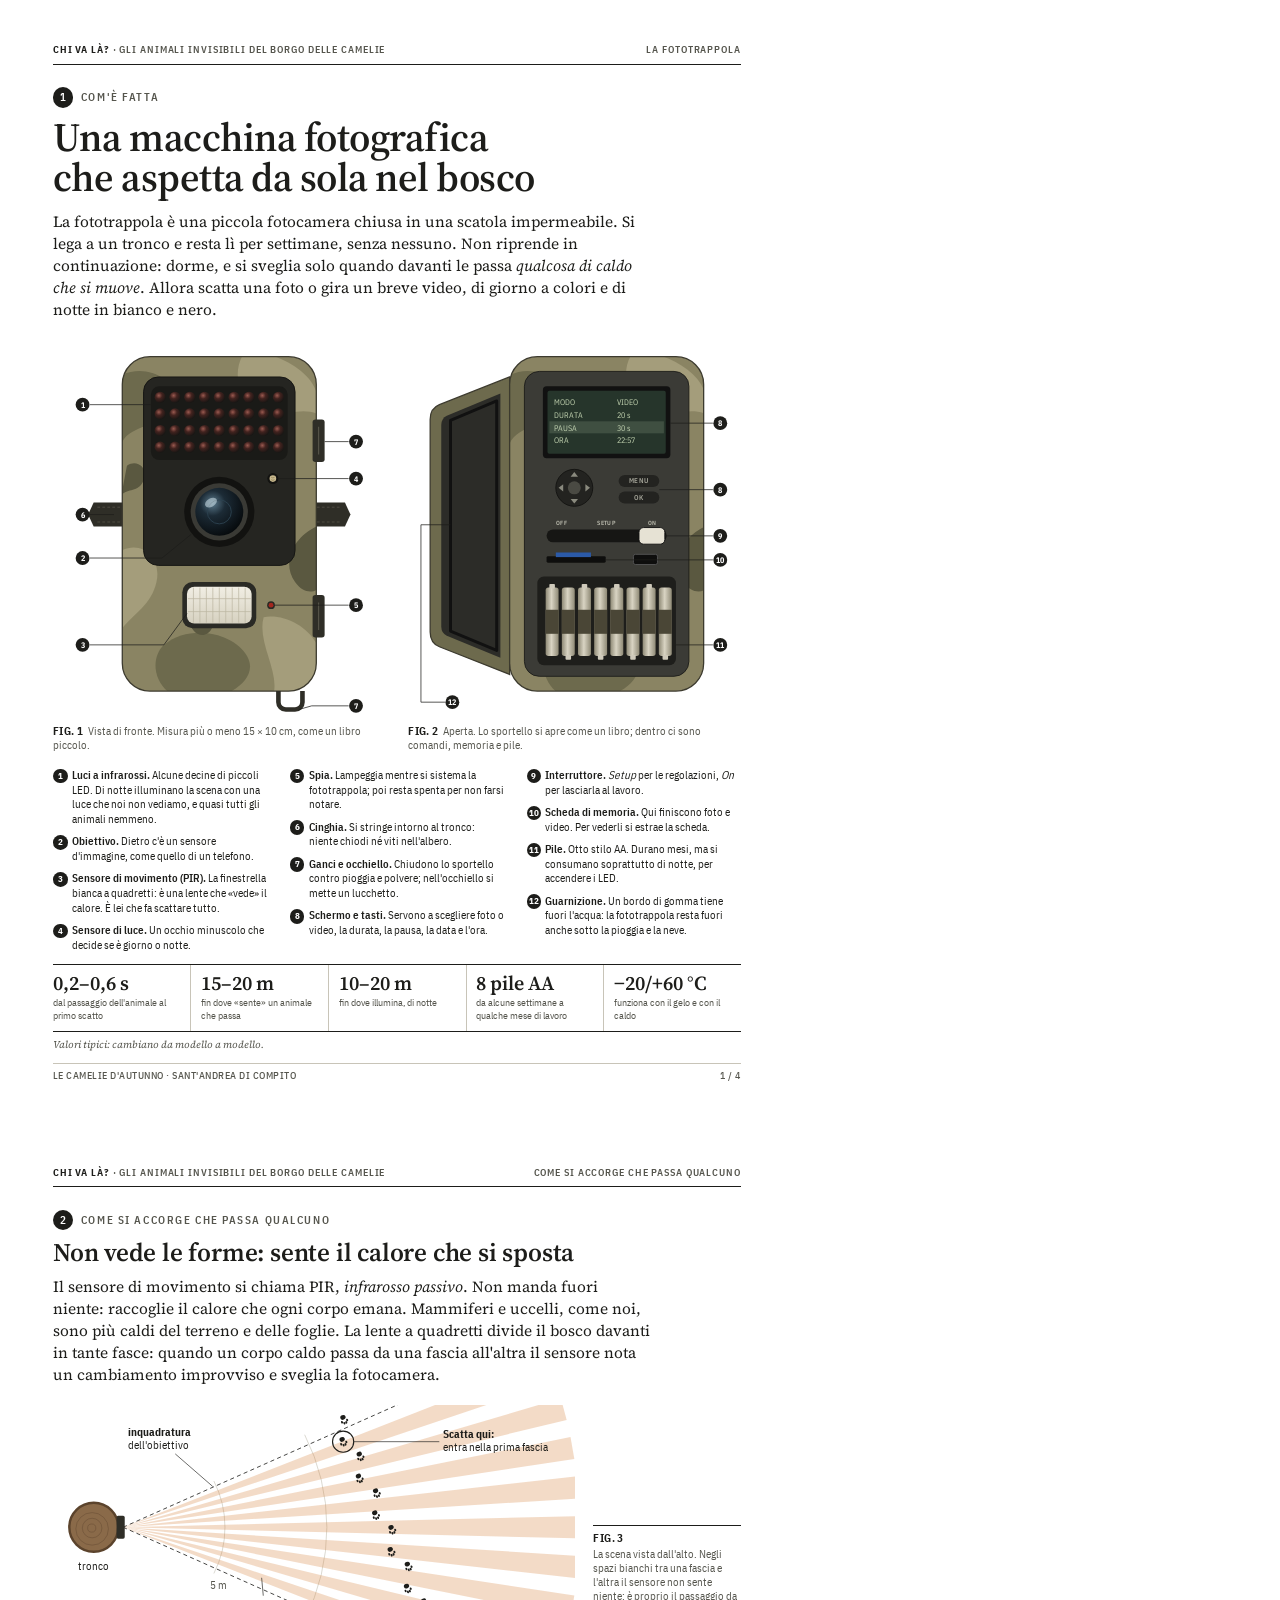
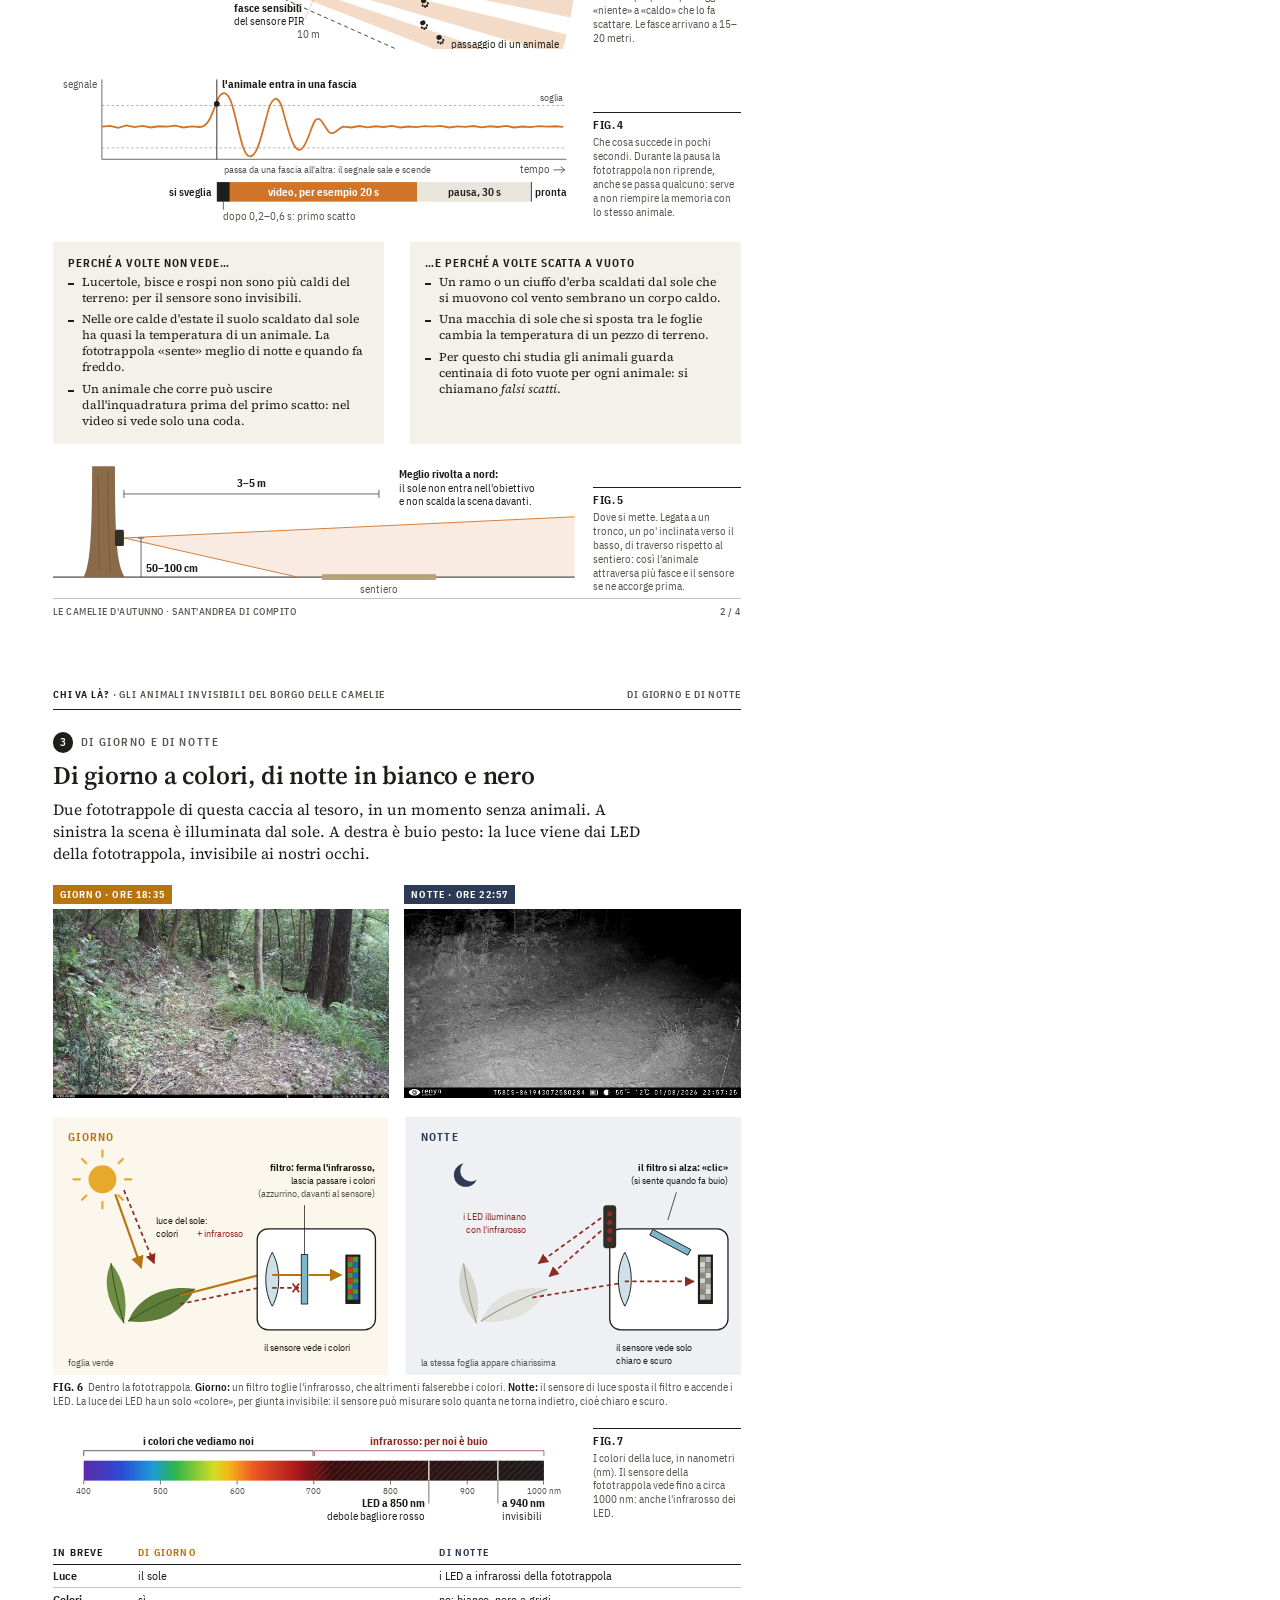
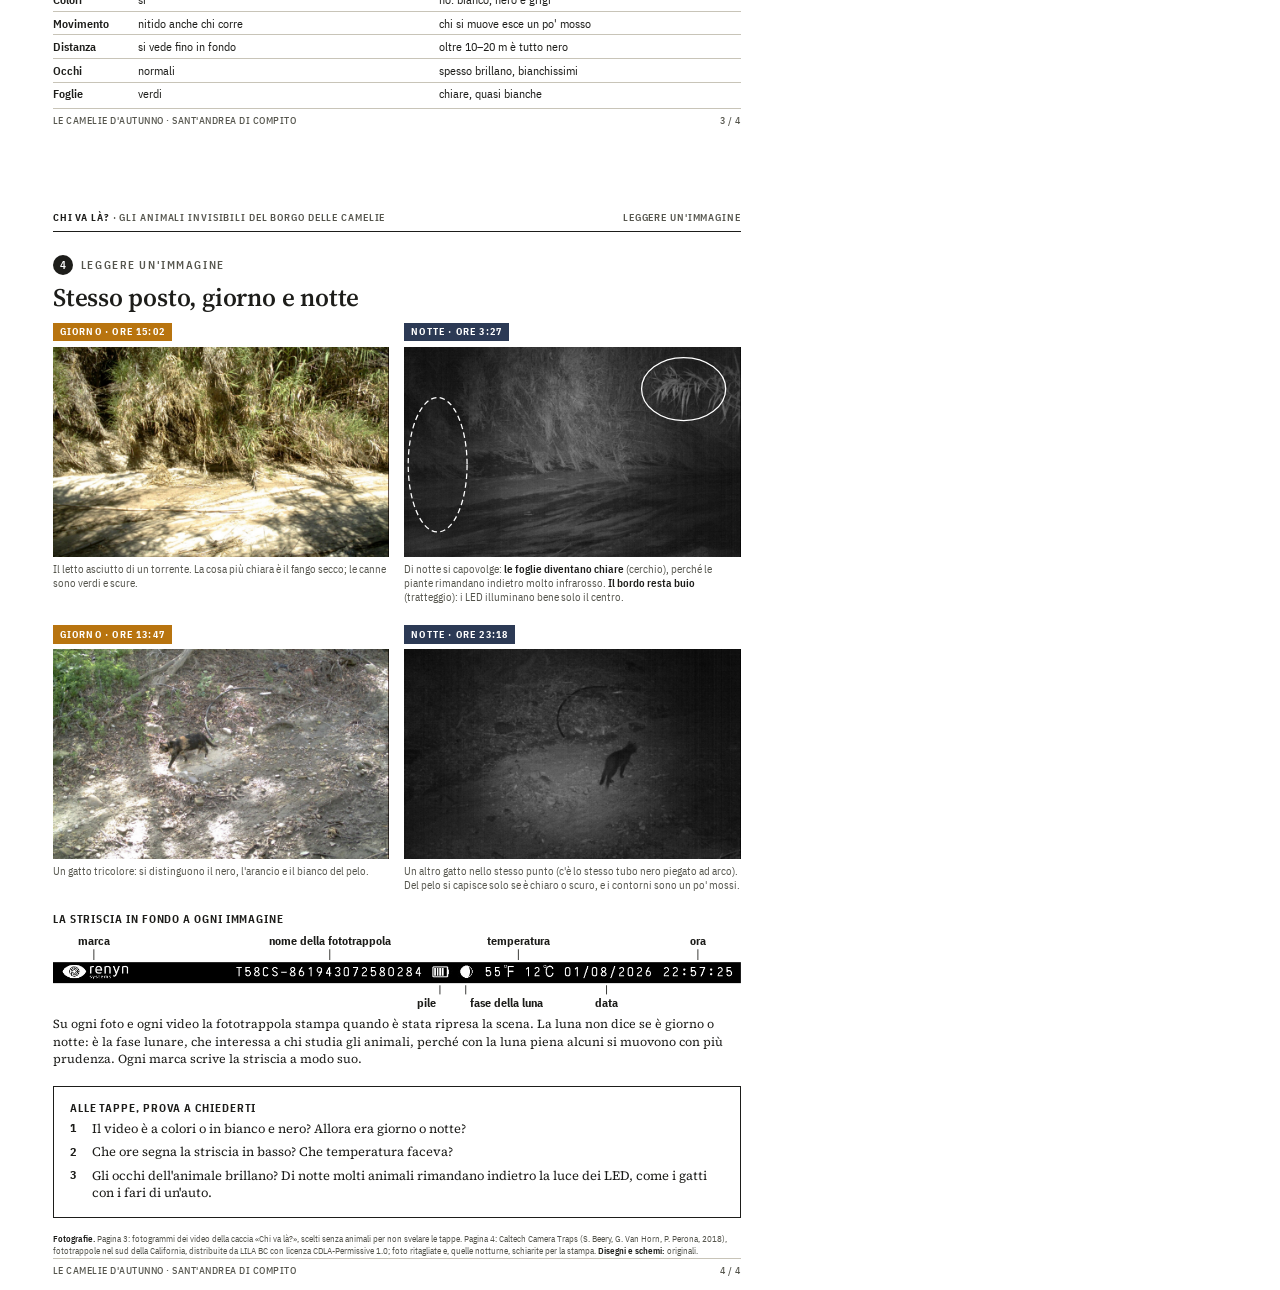
==== stampa/fototrappola.html @ a2d99e50 "Scheda da stampare: com'è fatta una fototrappola, giorno e notte Co-Authored-By: Claude Opus 5.5 <no" ====
<!DOCTYPE html>
<html lang="it">
<head>
<meta charset="utf-8">
<title>Com'è fatta una fototrappola</title>
<link rel="stylesheet" href="font/fonts.css">
<style>
  @page { size: A4; margin: 0; }
  :root {
    --ink: #1d1d1a;
    --soft: #55554d;
    --rule: #c8c4b8;
    --tint: #f3f1ea;
    --day: #b8740f;
    --night: #2c3a55;
    --ir: #8e2a21;
    --heat: #d0742a;
    --serif: 'Source Serif 4', Georgia, serif;
    --sans: 'IBM Plex Sans Condensed', 'Arial Narrow', Arial, sans-serif;
    --mono: 'IBM Plex Mono', monospace;
  }
  * { box-sizing: border-box; margin: 0; padding: 0; }
  html { -webkit-print-color-adjust: exact; print-color-adjust: exact; }
  body { background: #fff; color: var(--ink); font: 400 10.2pt/1.42 var(--serif); font-optical-sizing: auto; }

  .page {
    width: 210mm; height: 297mm; padding: 12mm 14mm 11mm;
    position: relative; overflow: hidden; page-break-after: always;
    display: flex; flex-direction: column;
  }
  .page:last-child { page-break-after: auto; }
  .testa, .piede {
    display: flex; justify-content: space-between; align-items: baseline;
    font: 600 7.4pt/1 var(--sans); letter-spacing: .09em; text-transform: uppercase; color: var(--soft);
  }
  .testa { border-bottom: .6pt solid var(--ink); padding-bottom: 2.2mm; margin-bottom: 6mm; }
  .piede { margin-top: auto; border-top: .4pt solid var(--rule); padding-top: 2mm; font-weight: 500; letter-spacing: .05em; }
  .testa b { color: var(--ink); font-weight: 700; }

  .occhiello { font: 600 8.4pt/1 var(--sans); letter-spacing: .14em; text-transform: uppercase; color: var(--soft); margin-bottom: 2.4mm; }
  .occhiello span { display: inline-block; min-width: 5.4mm; height: 5.4mm; line-height: 5.4mm; text-align: center; border-radius: 50%; background: var(--ink); color: #fff; letter-spacing: 0; margin-right: 2mm; }
  h1 { font: 600 30pt/1.02 var(--serif); letter-spacing: -.012em; margin-bottom: 3.5mm; }
  h2 { font: 600 19pt/1.08 var(--serif); letter-spacing: -.008em; margin-bottom: 2.6mm; }
  h3 { font: 700 8.6pt/1.2 var(--sans); letter-spacing: .08em; text-transform: uppercase; margin-bottom: 1.4mm; }
  .attacco { font-size: 11.6pt; line-height: 1.42; max-width: 158mm; }
  .attacco em { font-style: italic; }
  p + p { margin-top: 1.6mm; }

  figure { margin: 0; }
  figcaption { font: 400 7.9pt/1.32 var(--sans); color: var(--soft); margin-top: 1.6mm; }
  figcaption b { color: var(--ink); font-weight: 600; }
  .fig-n { font-weight: 700; color: var(--ink); letter-spacing: .04em; margin-right: 1.2mm; }
  svg { display: block; width: 100%; height: auto; }
  svg text { font-family: var(--sans); }

  /* pagina 1 */
  .disegni { display: grid; grid-template-columns: 1fr 1fr; gap: 6mm; margin-top: 5mm; }
  .legenda { columns: 3; column-gap: 6mm; margin-top: 4mm; font: 400 8.5pt/1.3 var(--sans); }
  .legenda li { list-style: none; break-inside: avoid; display: grid; grid-template-columns: 5mm 1fr; margin-bottom: 2mm; }
  .legenda li::before { content: attr(data-n); display: block; width: 3.9mm; height: 3.9mm; border-radius: 50%; background: var(--ink); color: #fff; font: 700 6.6pt/3.9mm var(--sans); text-align: center; margin-top: .2mm; }
  .legenda b { font-weight: 600; }
  .numeri { display: grid; grid-template-columns: repeat(5, 1fr); border-top: .6pt solid var(--ink); border-bottom: .6pt solid var(--ink); margin-top: 3mm; }
  .numeri div { padding: 2.2mm 2.6mm 2.4mm; border-left: .4pt solid var(--rule); }
  .numeri div:first-child { border-left: 0; padding-left: 0; }
  .numeri strong { display: block; font: 600 15pt/1.05 var(--serif); }
  .numeri span { display: block; font: 400 7.6pt/1.25 var(--sans); color: var(--soft); margin-top: .8mm; }
  .nota-num { font: italic 7.6pt/1.3 var(--serif); color: var(--soft); margin-top: 1.4mm; }

  /* pagina 2 */
  .due { display: grid; grid-template-columns: 1fr 1fr; gap: 7mm; }
  .riquadro { background: var(--tint); padding: 3.6mm 4mm 3.8mm; }
  .riquadro ul { list-style: none; font-size: 9pt; line-height: 1.33; }
  .riquadro li { padding-left: 3.6mm; position: relative; }
  .riquadro li + li { margin-top: 1.5mm; }
  .riquadro li::before { content: ""; position: absolute; left: 0; top: 2.1mm; width: 1.5mm; height: .5mm; background: var(--ink); }
  .blocco { margin-top: 5mm; }
  .fig-lato { display: grid; grid-template-columns: 1fr 39mm; gap: 5mm; align-items: end; }
  .fig-lato figcaption { margin-top: 0; padding-bottom: 1mm; border-top: .6pt solid var(--ink); padding-top: 1.6mm; }
  .fig-lato figcaption .fig-n { display: block; margin-bottom: .8mm; }

  /* pagina 3 */
  .coppia { display: grid; grid-template-columns: 1fr 1fr; gap: 4mm; }
  .coppia img { display: block; width: 100%; height: auto; }
  .etichetta { display: inline-block; font: 700 7.4pt/1 var(--sans); letter-spacing: .12em; text-transform: uppercase; padding: 1.1mm 1.8mm; color: #fff; margin-bottom: 1.4mm; }
  .et-giorno { background: var(--day); }
  .et-notte { background: var(--night); }
  table.confronto { width: 100%; border-collapse: collapse; font: 400 8.7pt/1.3 var(--sans); }
  .confronto th, .confronto td { text-align: left; vertical-align: top; padding: 1mm 2.4mm 1mm 0; border-bottom: .4pt solid var(--rule); }
  .confronto thead th { font: 700 7.6pt/1 var(--sans); letter-spacing: .12em; text-transform: uppercase; border-bottom: .8pt solid var(--ink); padding-bottom: 1.6mm; }
  .confronto thead th.g { color: var(--day); }
  .confronto thead th.n { color: var(--night); }
  .confronto tbody th { font-weight: 600; width: 22mm; }
  .confronto tbody tr:last-child > * { border-bottom: 0; }
  .confronto td { width: 78mm; }

  /* pagina 4 */
  .foto-nota { position: relative; }
  .foto-nota img { display: block; width: 100%; height: auto; }
  .foto-nota svg { position: absolute; inset: 0; width: 100%; height: 100%; }
  .coppia figcaption { min-height: 0; }
  .prova { border: .8pt solid var(--ink); padding: 3.6mm 4.2mm 4mm; }
  .prova ol { list-style: none; counter-reset: q; font-size: 9.6pt; line-height: 1.36; }
  .prova li { counter-increment: q; padding-left: 6mm; position: relative; }
  .prova li + li { margin-top: 1.6mm; }
  .prova li::before { content: counter(q); position: absolute; left: 0; top: .1mm; font: 700 9pt/1.3 var(--sans); }
  .crediti { font: 400 6.9pt/1.35 var(--sans); color: var(--soft); margin-top: 4mm; }
  .crediti b { color: var(--ink); font-weight: 600; }
</style>
</head>
<body>

<!-- ============================ PAGINA 1 ============================ -->
<section class="page">
  <div class="testa"><span><b>Chi va là?</b> · Gli animali invisibili del Borgo delle Camelie</span><span>La fototrappola</span></div>

  <div class="occhiello"><span>1</span>Com'è fatta</div>
  <h1>Una macchina fotografica<br>che aspetta da sola nel bosco</h1>
  <p class="attacco">La fototrappola è una piccola fotocamera chiusa in una scatola impermeabile. Si lega a un tronco e resta lì per settimane, senza nessuno. Non riprende in continuazione: dorme, e si sveglia solo quando davanti le passa <em>qualcosa di caldo che si muove</em>. Allora scatta una foto o gira un breve video, di giorno a colori e di notte in bianco e nero.</p>

  <div class="disegni">
    <figure>
      <svg viewBox="0 0 360 410" aria-label="Fototrappola vista di fronte">
        <defs>
          <clipPath id="scocca"><rect x="75" y="18" width="210" height="362" rx="30"/></clipPath>
          <radialGradient id="led" cx=".38" cy=".34" r=".7">
            <stop offset="0" stop-color="#9a5a50"/><stop offset=".42" stop-color="#43231f"/><stop offset="1" stop-color="#161513"/>
          </radialGradient>
          <radialGradient id="vetro" cx=".36" cy=".32" r=".75">
            <stop offset="0" stop-color="#5b7a8c"/><stop offset=".35" stop-color="#1c2b36"/><stop offset="1" stop-color="#05080a"/>
          </radialGradient>
          <linearGradient id="pir" x1="0" y1="0" x2="0" y2="1">
            <stop offset="0" stop-color="#f1eee4"/><stop offset="1" stop-color="#d6d1c0"/>
          </linearGradient>
        </defs>

        <!-- cinghia dietro la scocca -->
        <path d="M44 176 h272 l6 13 l-6 13 h-272 l-6 -13z" fill="#2f2e27"/>
        <path d="M48 181 h264 M48 197 h264" stroke="#57554a" stroke-width=".8" stroke-dasharray="3 2.4"/>

        <!-- scocca mimetica -->
        <g clip-path="url(#scocca)">
          <rect x="75" y="18" width="210" height="362" fill="#8a8463"/>
          <path d="M70 40 C100 22 140 44 128 72 C118 96 84 90 74 112 Z" fill="#6d6a4d"/>
          <path d="M210 10 C250 16 296 40 286 80 C262 70 238 92 214 70 C196 52 196 26 210 10Z" fill="#a49d7b"/>
          <path d="M70 230 C96 214 118 236 112 262 C106 290 80 300 70 320Z" fill="#a49d7b"/>
          <path d="M290 200 C262 210 246 240 262 262 C276 282 296 270 296 250Z" fill="#5a5840"/>
          <path d="M120 330 C150 306 196 318 210 342 C226 370 180 396 140 388 C112 382 102 348 120 330Z" fill="#6d6a4d"/>
          <path d="M228 300 C252 296 282 312 290 340 L290 390 L236 390 C250 364 220 330 228 300Z" fill="#a49d7b"/>
          <path d="M80 136 C92 128 104 140 98 152 C92 166 80 160 74 168Z" fill="#5a5840"/>
          <path d="M146 300 C160 292 176 300 172 312 C166 324 150 322 146 300Z" fill="#5a5840"/>
        </g>
        <rect x="75" y="18" width="210" height="362" rx="30" fill="none" stroke="#3c3a2e" stroke-width="1.4"/>

        <!-- ganci di chiusura -->
        <rect x="281" y="86" width="13" height="46" rx="3" fill="#2f2e27"/>
        <rect x="281" y="276" width="13" height="46" rx="3" fill="#2f2e27"/>
        <line x1="287.5" y1="94" x2="287.5" y2="124" stroke="#57554a" stroke-width="1.2"/>
        <line x1="287.5" y1="284" x2="287.5" y2="314" stroke="#57554a" stroke-width="1.2"/>
        <!-- occhiello per il lucchetto -->
        <path d="M244 380 v12 a8 8 0 0 0 8 8 h10 a8 8 0 0 0 8 -8 v-12" fill="none" stroke="#2f2e27" stroke-width="5"/>

        <!-- pannello scuro: LED, obiettivo, sensore di luce -->
        <rect x="98" y="40" width="164" height="204" rx="16" fill="#252521" stroke="#141412" stroke-width="1"/>
        <rect x="106" y="50" width="148" height="80" rx="9" fill="#1a1a17"/>
        <g>
          <!-- 9 x 4 LED -->
          <g id="fila">
            <circle cx="116" cy="62" r="6" fill="url(#led)"/><circle cx="132" cy="62" r="6" fill="url(#led)"/><circle cx="148" cy="62" r="6" fill="url(#led)"/>
            <circle cx="164" cy="62" r="6" fill="url(#led)"/><circle cx="180" cy="62" r="6" fill="url(#led)"/><circle cx="196" cy="62" r="6" fill="url(#led)"/>
            <circle cx="212" cy="62" r="6" fill="url(#led)"/><circle cx="228" cy="62" r="6" fill="url(#led)"/><circle cx="244" cy="62" r="6" fill="url(#led)"/>
          </g>
          <use href="#fila" y="18"/><use href="#fila" y="36"/><use href="#fila" y="54"/>
        </g>
        <!-- obiettivo -->
        <circle cx="180" cy="186" r="38" fill="#121210"/>
        <circle cx="180" cy="186" r="31" fill="#3a3a35"/>
        <circle cx="180" cy="186" r="26" fill="url(#vetro)"/>
        <circle cx="180" cy="186" r="13" fill="none" stroke="#2c4250" stroke-width="1"/>
        <ellipse cx="171" cy="176" rx="7" ry="4.5" fill="#cfe1ea" opacity=".55" transform="rotate(-30 171 176)"/>
        <!-- sensore di luce -->
        <circle cx="238" cy="150" r="6" fill="#121210"/>
        <circle cx="238" cy="150" r="3.6" fill="#c8b98e"/>
        <path d="M236.2 148.6 q1.8 1.4 3.6 0 M236.2 151.2 q1.8 1.4 3.6 0" stroke="#7a6a44" stroke-width=".6" fill="none"/>

        <!-- sensore PIR con lente di Fresnel -->
        <rect x="140" y="262" width="80" height="50" rx="11" fill="#2a2a25"/>
        <rect x="145" y="267" width="70" height="40" rx="8" fill="url(#pir)"/>
        <g stroke="#bdb7a3" stroke-width=".8">
          <path d="M152 268v38 M159 268v38 M166 268v38 M173 268v38 M180 268v38 M187 268v38 M194 268v38 M201 268v38 M208 268v38"/>
          <path d="M146 280h68 M146 294h68"/>
        </g>
        <!-- spia -->
        <circle cx="236" cy="287" r="4.2" fill="#2a2a25"/>
        <circle cx="236" cy="287" r="2.6" fill="#a3271e"/>

        <!-- richiami -->
        <g stroke="#1d1d1a" stroke-width=".8" fill="none">
          <path d="M106 70 H40"/>
          <path d="M150 210 L118 236 H40"/>
          <path d="M145 296 L120 330 H40"/>
          <path d="M66 189 H40"/>
          <path d="M244 150 H320"/>
          <path d="M240 287 H320"/>
          <path d="M294 110 H320"/>
          <path d="M266 400 L280 396 H320"/>
        </g>
        <g font-size="9" font-weight="700" text-anchor="middle" fill="#fff">
          <circle cx="32" cy="70" r="7.5" fill="#1d1d1a"/><text x="32" y="73.2">1</text>
          <circle cx="32" cy="236" r="7.5" fill="#1d1d1a"/><text x="32" y="239.2">2</text>
          <circle cx="32" cy="330" r="7.5" fill="#1d1d1a"/><text x="32" y="333.2">3</text>
          <circle cx="328" cy="150" r="7.5" fill="#1d1d1a"/><text x="328" y="153.2">4</text>
          <circle cx="328" cy="287" r="7.5" fill="#1d1d1a"/><text x="328" y="290.2">5</text>
          <circle cx="32" cy="189" r="7.5" fill="#1d1d1a"/><text x="32" y="192.2">6</text>
          <circle cx="328" cy="110" r="7.5" fill="#1d1d1a"/><text x="328" y="113.2">7</text>
          <circle cx="328" cy="396" r="7.5" fill="#1d1d1a"/><text x="328" y="399.2">7</text>
        </g>
      </svg>
      <figcaption><span class="fig-n">FIG. 1</span>Vista di fronte. Misura più o meno 15 × 10 cm, come un libro piccolo.</figcaption>
    </figure>

    <figure>
      <svg viewBox="0 0 360 410" aria-label="Fototrappola aperta">
        <defs>
          <clipPath id="scocca2"><rect x="110" y="18" width="210" height="362" rx="30"/></clipPath>
          <linearGradient id="pila" x1="0" y1="0" x2="1" y2="0">
            <stop offset="0" stop-color="#8f8a76"/><stop offset=".45" stop-color="#d9d4c3"/><stop offset="1" stop-color="#8f8a76"/>
          </linearGradient>
        </defs>
        <!-- sportello aperto, visto di sbieco -->
        <path d="M110 40 L34 70 Q24 74 24 86 L24 316 Q24 328 34 332 L110 362 Z" fill="#6d6a4d" stroke="#3c3a2e" stroke-width="1.4"/>
        <path d="M100 58 L42 82 Q36 85 36 92 L36 310 Q36 317 42 320 L100 344 Z" fill="#2c2c28"/>
        <path d="M96 66 L46 87 L46 315 L96 336 Z" fill="none" stroke="#111" stroke-width="3.2" stroke-linejoin="round"/>

        <!-- corpo con il retro mimetico -->
        <g clip-path="url(#scocca2)">
          <rect x="110" y="18" width="210" height="362" fill="#8a8463"/>
          <path d="M106 40 C136 22 176 44 164 72 C154 96 120 90 110 112 Z" fill="#6d6a4d"/>
          <path d="M246 10 C286 16 332 40 322 80 C298 70 274 92 250 70 C232 52 232 26 246 10Z" fill="#a49d7b"/>
          <path d="M156 330 C186 306 232 318 246 342 C262 370 216 396 176 388 C148 382 138 348 156 330Z" fill="#6d6a4d"/>
          <path d="M326 200 C298 210 282 240 298 262 C312 282 332 270 332 250Z" fill="#5a5840"/>
        </g>
        <rect x="110" y="18" width="210" height="362" rx="30" fill="none" stroke="#3c3a2e" stroke-width="1.4"/>
        <!-- pannello interno -->
        <rect x="126" y="34" width="178" height="330" rx="16" fill="#3b3b36" stroke="#1e1e1b"/>

        <!-- schermo -->
        <rect x="146" y="50" width="138" height="78" rx="4" fill="#111"/>
        <rect x="151" y="55" width="128" height="68" rx="2" fill="#26352b"/>
        <g font-family="IBM Plex Mono, monospace" font-size="8.2" fill="#c3d4b1">
          <text x="158" y="70">MODO</text><text x="226" y="70">VIDEO</text>
          <text x="158" y="84">DURATA</text><text x="226" y="84">20 s</text>
          <text x="158" y="98">PAUSA</text><text x="226" y="98">30 s</text>
          <text x="158" y="112">ORA</text><text x="226" y="112">22:57</text>
        </g>
        <rect x="153" y="88" width="124" height="13" fill="#c3d4b1" opacity=".16"/>

        <!-- tasti -->
        <circle cx="180" cy="160" r="20" fill="#232320" stroke="#141412"/>
        <circle cx="180" cy="160" r="7" fill="#4a4a43"/>
        <g fill="#8a8a7e">
          <path d="M180 143 l4 5 h-8z"/><path d="M180 177 l4 -5 h-8z"/><path d="M163 160 l5 -4 v8z"/><path d="M197 160 l-5 -4 v8z"/>
        </g>
        <rect x="228" y="146" width="44" height="13" rx="6.5" fill="#232320"/>
        <rect x="228" y="164" width="44" height="13" rx="6.5" fill="#232320"/>
        <g font-size="7.2" font-weight="600" fill="#a6a69a" text-anchor="middle" letter-spacing=".5">
          <text x="250" y="155">MENU</text><text x="250" y="173">OK</text>
        </g>

        <!-- interruttore -->
        <g font-size="7" font-weight="600" fill="#bdbdb0" text-anchor="middle" letter-spacing=".4">
          <text x="166" y="200">OFF</text><text x="215" y="200">SETUP</text><text x="264" y="200">ON</text>
        </g>
        <rect x="150" y="205" width="130" height="14" rx="7" fill="#161614"/>
        <rect x="250" y="203" width="28" height="18" rx="5" fill="#e6e2d4" stroke="#111"/>

        <!-- scheda SD e porta USB -->
        <rect x="150" y="234" width="64" height="7" rx="1.5" fill="#0e0e0d"/>
        <rect x="160" y="230" width="38" height="5" fill="#2b5aa8"/>
        <rect x="244" y="232" width="26" height="11" rx="2" fill="#0e0e0d" stroke="#555"/>

        <!-- vano pile: 8 stilo AA -->
        <rect x="140" y="256" width="150" height="96" rx="7" fill="#1e1e1b"/>
        <g id="pile">
          <rect x="149" y="268" width="14" height="74" rx="3" fill="url(#pila)"/>
          <rect x="166.5" y="268" width="14" height="74" rx="3" fill="url(#pila)"/>
          <rect x="184" y="268" width="14" height="74" rx="3" fill="url(#pila)"/>
          <rect x="201.5" y="268" width="14" height="74" rx="3" fill="url(#pila)"/>
          <rect x="219" y="268" width="14" height="74" rx="3" fill="url(#pila)"/>
          <rect x="236.5" y="268" width="14" height="74" rx="3" fill="url(#pila)"/>
          <rect x="254" y="268" width="14" height="74" rx="3" fill="url(#pila)"/>
          <rect x="271.5" y="268" width="14" height="74" rx="3" fill="url(#pila)"/>
        </g>
        <g fill="#4a4636">
          <rect x="149" y="292" width="14" height="26"/><rect x="166.5" y="292" width="14" height="26"/><rect x="184" y="292" width="14" height="26"/><rect x="201.5" y="292" width="14" height="26"/>
          <rect x="219" y="292" width="14" height="26"/><rect x="236.5" y="292" width="14" height="26"/><rect x="254" y="292" width="14" height="26"/><rect x="271.5" y="292" width="14" height="26"/>
        </g>
        <g fill="#cfcabb"><rect x="153" y="264" width="6" height="5" rx="1"/><rect x="170.5" y="337" width="6" height="7" rx="1" opacity="0"/><rect x="188" y="264" width="6" height="5" rx="1"/><rect x="223" y="264" width="6" height="5" rx="1"/><rect x="258" y="264" width="6" height="5" rx="1"/>
          <rect x="170.5" y="341" width="6" height="5" rx="1"/><rect x="205.5" y="341" width="6" height="5" rx="1"/><rect x="240.5" y="341" width="6" height="5" rx="1"/><rect x="275.5" y="341" width="6" height="5" rx="1"/></g>

        <!-- richiami -->
        <g stroke="#1d1d1a" stroke-width=".8" fill="none">
          <path d="M284 90 H330"/>
          <path d="M272 162 H330" />
          <path d="M278 212 H330"/>
          <path d="M214 238 H330"/>
          <path d="M290 330 H330"/>
          <path d="M46 200 H14 V392 H40"/>
        </g>
        <g font-size="9" font-weight="700" text-anchor="middle" fill="#fff">
          <circle cx="338" cy="90" r="7.5" fill="#1d1d1a"/><text x="338" y="93.2">8</text>
          <circle cx="338" cy="162" r="7.5" fill="#1d1d1a"/><text x="338" y="165.2">8</text>
          <circle cx="338" cy="212" r="7.5" fill="#1d1d1a"/><text x="338" y="215.2">9</text>
          <circle cx="338" cy="238" r="7.5" fill="#1d1d1a"/><text x="338" y="241.2">10</text>
          <circle cx="338" cy="330" r="7.5" fill="#1d1d1a"/><text x="338" y="333.2">11</text>
          <circle cx="48" cy="392" r="7.5" fill="#1d1d1a"/><text x="48" y="395.2">12</text>
        </g>
      </svg>
      <figcaption><span class="fig-n">FIG. 2</span>Aperta. Lo sportello si apre come un libro; dentro ci sono comandi, memoria e pile.</figcaption>
    </figure>
  </div>

  <ol class="legenda">
    <li data-n="1"><span><b>Luci a infrarossi.</b> Alcune decine di piccoli LED. Di notte illuminano la scena con una luce che noi non vediamo, e quasi tutti gli animali nemmeno.</span></li>
    <li data-n="2"><span><b>Obiettivo.</b> Dietro c'è un sensore d'immagine, come quello di un telefono.</span></li>
    <li data-n="3"><span><b>Sensore di movimento (PIR).</b> La finestrella bianca a quadretti: è una lente che «vede» il calore. È lei che fa scattare tutto.</span></li>
    <li data-n="4"><span><b>Sensore di luce.</b> Un occhio minuscolo che decide se è giorno o notte.</span></li>
    <li data-n="5"><span><b>Spia.</b> Lampeggia mentre si sistema la fototrappola; poi resta spenta per non farsi notare.</span></li>
    <li data-n="6"><span><b>Cinghia.</b> Si stringe intorno al tronco: niente chiodi né viti nell'albero.</span></li>
    <li data-n="7"><span><b>Ganci e occhiello.</b> Chiudono lo sportello contro pioggia e polvere; nell'occhiello si mette un lucchetto.</span></li>
    <li data-n="8"><span><b>Schermo e tasti.</b> Servono a scegliere foto o video, la durata, la pausa, la data e l'ora.</span></li>
    <li data-n="9"><span><b>Interruttore.</b> <i>Setup</i> per le regolazioni, <i>On</i> per lasciarla al lavoro.</span></li>
    <li data-n="10"><span><b>Scheda di memoria.</b> Qui finiscono foto e video. Per vederli si estrae la scheda.</span></li>
    <li data-n="11"><span><b>Pile.</b> Otto stilo AA. Durano mesi, ma si consumano soprattutto di notte, per accendere i LED.</span></li>
    <li data-n="12"><span><b>Guarnizione.</b> Un bordo di gomma tiene fuori l'acqua: la fototrappola resta fuori anche sotto la pioggia e la neve.</span></li>
  </ol>

  <div class="numeri">
    <div><strong>0,2–0,6 s</strong><span>dal passaggio dell'animale al primo scatto</span></div>
    <div><strong>15–20 m</strong><span>fin dove «sente» un animale che passa</span></div>
    <div><strong>10–20 m</strong><span>fin dove illumina, di notte</span></div>
    <div><strong>8 pile AA</strong><span>da alcune settimane a qualche mese di lavoro</span></div>
    <div><strong>−20/+60 °C</strong><span>funziona con il gelo e con il caldo</span></div>
  </div>
  <p class="nota-num">Valori tipici: cambiano da modello a modello.</p>

  <div class="piede"><span>Le Camelie d'autunno · Sant'Andrea di Compito</span><span>1 / 4</span></div>
</section>

<!-- ============================ PAGINA 2 ============================ -->
<section class="page">
  <div class="testa"><span><b>Chi va là?</b> · Gli animali invisibili del Borgo delle Camelie</span><span>Come si accorge che passa qualcuno</span></div>

  <div class="occhiello"><span>2</span>Come si accorge che passa qualcuno</div>
  <h2>Non vede le forme: sente il calore che si sposta</h2>
  <p class="attacco">Il sensore di movimento si chiama PIR, <em>infrarosso passivo</em>. Non manda fuori niente: raccoglie il calore che ogni corpo emana. Mammiferi e uccelli, come noi, sono più caldi del terreno e delle foglie. La lente a quadretti divide il bosco davanti in tante fasce: quando un corpo caldo passa da una fascia all'altra il sensore nota un cambiamento improvviso e sveglia la fotocamera.</p>

  <figure class="blocco fig-lato">
    <svg viewBox="0 0 640 300" aria-label="Vista dall'alto delle fasce di rilevamento">
      <defs>
        <symbol id="orma" viewBox="-10 -12 20 24" overflow="visible">
          <ellipse cx="0" cy="4" rx="4.4" ry="3.8"/>
          <ellipse cx="-4.6" cy="-2.6" rx="1.6" ry="2.1"/>
          <ellipse cx="4.6" cy="-2.6" rx="1.6" ry="2.1"/>
          <ellipse cx="-1.7" cy="-5.6" rx="1.6" ry="2.2"/>
          <ellipse cx="1.7" cy="-5.6" rx="1.6" ry="2.2"/>
        </symbol>
      </defs>
      <!-- distanze: 25 px = 1 m -->
      <g fill="none" stroke="#c8c4b8" stroke-width=".8">
        <path d="M197.4 93.3 A125 125 0 0 1 197.4 206.7"/>
        <path d="M308.8 36.5 A250 250 0 0 1 308.8 263.5"/>
      </g>
      <!-- inquadratura -->
      <g stroke="#1d1d1a" stroke-width="1" stroke-dasharray="5 4" fill="none">
        <path d="M86 150 L725 -135"/><path d="M86 150 L725 435"/>
      </g>
      <!-- fasce sensibili del PIR -->
      <g fill="#d0742a" fill-opacity=".26">
        <path d="M86 150 L607.4 -54.3 L616.8 -28.6 Z"/>
        <path d="M86 150 L623.2 -8.1 L630.3 18.3 Z"/>
        <path d="M86 150 L635.0 39.3 L639.7 66.3 Z"/>
        <path d="M86 150 L642.5 87.6 L644.9 114.8 Z"/>
        <path d="M86 150 L645.8 136.3 L645.8 163.7 Z"/>
        <path d="M86 150 L644.9 185.2 L642.5 212.4 Z"/>
        <path d="M86 150 L639.7 233.7 L635.0 260.7 Z"/>
        <path d="M86 150 L630.3 281.7 L623.2 308.1 Z"/>
        <path d="M86 150 L616.8 328.6 L607.4 354.3 Z"/>
      </g>
      <!-- tronco visto dall'alto -->
      <circle cx="50" cy="150" r="30" fill="#8a6a49"/>
      <circle cx="50" cy="150" r="30" fill="none" stroke="#5b432c" stroke-width="3"/>
      <g fill="none" stroke="#6f5338" stroke-width=".8"><circle cx="48" cy="152" r="20"/><circle cx="48" cy="151" r="12"/><circle cx="47.5" cy="151" r="5"/></g>
      <rect x="78" y="136" width="10" height="28" rx="2" fill="#2f2e27"/>
      <!-- tracce -->
      <g fill="#1d1d1a">
        <use href="#orma" width="15" height="18" x="-7.5" y="-9" transform="translate(357 18) rotate(156)"/>
        <use href="#orma" width="15" height="18" x="-7.5" y="-9" transform="translate(356 45) rotate(156)"/>
        <use href="#orma" width="15" height="18" x="-7.5" y="-9" transform="translate(377 63) rotate(156)"/>
        <use href="#orma" width="15" height="18" x="-7.5" y="-9" transform="translate(376 90) rotate(156)"/>
        <use href="#orma" width="15" height="18" x="-7.5" y="-9" transform="translate(397 108) rotate(156)"/>
        <use href="#orma" width="15" height="18" x="-7.5" y="-9" transform="translate(396 135) rotate(156)"/>
        <use href="#orma" width="15" height="18" x="-7.5" y="-9" transform="translate(416 153) rotate(156)"/>
        <use href="#orma" width="15" height="18" x="-7.5" y="-9" transform="translate(415 180) rotate(156)"/>
        <use href="#orma" width="15" height="18" x="-7.5" y="-9" transform="translate(436 198) rotate(156)"/>
        <use href="#orma" width="15" height="18" x="-7.5" y="-9" transform="translate(435 225) rotate(156)"/>
        <use href="#orma" width="15" height="18" x="-7.5" y="-9" transform="translate(456 243) rotate(156)"/>
        <use href="#orma" width="15" height="18" x="-7.5" y="-9" transform="translate(455 270) rotate(156)"/>
        <use href="#orma" width="15" height="18" x="-7.5" y="-9" transform="translate(475 288) rotate(156)"/>
      </g>
      <!-- punto in cui scatta -->
      <circle cx="356" cy="45" r="13" fill="none" stroke="#1d1d1a" stroke-width="1.4"/>
      <path d="M369 45 H474" stroke="#1d1d1a" stroke-width=".8"/>
      <g font-size="13.5" fill="#1d1d1a">
        <text x="478" y="41" font-weight="700">Scatta qui:</text>
        <text x="478" y="57">entra nella prima fascia</text>
        <text x="203" y="226" text-anchor="middle" fill="#55554d">5 m</text>
        <text x="314" y="286" text-anchor="middle" fill="#55554d">10 m</text>
        <path d="M258 234 L256 212" stroke="#1d1d1a" stroke-width=".8"/>
        <text x="222" y="254" font-weight="700">fasce sensibili</text>
        <text x="222" y="270">del sensore PIR</text>
        <path d="M150 60 L196 100" stroke="#1d1d1a" stroke-width=".8"/>
        <text x="92" y="38" font-weight="700">inquadratura</text>
        <text x="92" y="54">dell'obiettivo</text>
        <text x="50" y="202" text-anchor="middle">tronco</text>
        <text x="488" y="298">passaggio di un animale</text>
      </g>
    </svg>
    <figcaption><span class="fig-n">FIG. 3</span>La scena vista dall'alto. Negli spazi bianchi tra una fascia e l'altra il sensore non sente niente: è proprio il passaggio da «niente» a «caldo» che lo fa scattare. Le fasce arrivano a 15–20 metri.</figcaption>
  </figure>

  <figure class="blocco fig-lato">
    <svg viewBox="0 0 640 190" aria-label="Segnale del sensore e sequenza di scatto">
      <g font-size="13.5" fill="#1d1d1a">
        <path d="M60 14 V112 M60 112 H630" stroke="#1d1d1a" stroke-width=".8" fill="none"/>
        <text x="54" y="24" text-anchor="end" fill="#55554d">segnale</text>
        <text x="610" y="129" text-anchor="end" fill="#55554d">tempo</text>
        <path d="M614 125 H628 M623 121 L628 125 L623 129" stroke="#55554d" stroke-width="1.1" fill="none"/>
        <path d="M60 46 H630 M60 98 H630" stroke="#8e8a7d" stroke-width=".8" stroke-dasharray="3 3"/>
        <text x="626" y="40" text-anchor="end" font-size="12" fill="#55554d">soglia</text>
        <path d="M60 72 L70 71 L80 73.5 L90 70.5 L100 72.5 L110 71 L120 73 L130 71.5 L140 72 L150 70.8 L160 73 L170 71.6 L180 72.4
                 C190 72 194 60 200 44 C206 26 214 26 220 46 C228 74 232 104 240 108 C250 112 256 82 262 60 C268 34 276 30 282 52
                 C290 82 296 104 304 100 C312 96 316 72 322 64 C328 58 332 70 338 78 C344 84 350 74 356 72 L366 73 L376 71.2 L386 72.8 L396 71.5 L406 72.4 L416 71 L426 73 L436 71.8 L446 72.6 L456 71.4 L466 72 L476 71 L486 73 L496 71.6 L506 72.2 L516 71.2 L526 72.8 L536 71.5 L546 72.4 L556 71 L566 73 L576 71.8 L586 72.6 L596 71.4 L606 72 L616 71.5 L626 72.2"
              fill="none" stroke="#d0742a" stroke-width="2.2"/>
        <path d="M201 14 V112" stroke="#1d1d1a" stroke-width="1.1"/>
        <circle cx="201" cy="44" r="3.6" fill="#1d1d1a"/>
        <text x="207" y="24" font-weight="700">l'animale entra in una fascia</text>
        <text x="210" y="129" fill="#55554d" font-size="12.5">passa da una fascia all'altra: il segnale sale e scende</text>
        <g transform="translate(0 140)">
          <rect x="201" y="0" width="16" height="24" fill="#1d1d1a"/>
          <rect x="217" y="0" width="230" height="24" fill="#d0742a"/>
          <rect x="447" y="0" width="140" height="24" fill="#e8e5dc"/>
          <path d="M587 0 V24" stroke="#1d1d1a"/>
          <text x="332" y="17" text-anchor="middle" fill="#fff" font-weight="700">video, per esempio 20 s</text>
          <text x="517" y="17" text-anchor="middle" font-weight="600">pausa, 30 s</text>
          <text x="592" y="17" font-weight="600">pronta</text>
          <path d="M209 24 V34" stroke="#1d1d1a" stroke-width=".8"/>
          <text x="209" y="47" fill="#55554d">dopo 0,2–0,6 s: primo scatto</text>
          <text x="195" y="17" text-anchor="end" font-weight="600">si sveglia</text>
        </g>
      </g>
    </svg>
    <figcaption><span class="fig-n">FIG. 4</span>Che cosa succede in pochi secondi. Durante la pausa la fototrappola non riprende, anche se passa qualcuno: serve a non riempire la memoria con lo stesso animale.</figcaption>
  </figure>

  <div class="due blocco">
    <div class="riquadro">
      <h3>Perché a volte non vede…</h3>
      <ul>
        <li>Lucertole, bisce e rospi non sono più caldi del terreno: per il sensore sono invisibili.</li>
        <li>Nelle ore calde d'estate il suolo scaldato dal sole ha quasi la temperatura di un animale. La fototrappola «sente» meglio di notte e quando fa freddo.</li>
        <li>Un animale che corre può uscire dall'inquadratura prima del primo scatto: nel video si vede solo una coda.</li>
      </ul>
    </div>
    <div class="riquadro">
      <h3>…e perché a volte scatta a vuoto</h3>
      <ul>
        <li>Un ramo o un ciuffo d'erba scaldati dal sole che si muovono col vento sembrano un corpo caldo.</li>
        <li>Una macchia di sole che si sposta tra le foglie cambia la temperatura di un pezzo di terreno.</li>
        <li>Per questo chi studia gli animali guarda centinaia di foto vuote per ogni animale: si chiamano <i>falsi scatti</i>.</li>
      </ul>
    </div>
  </div>

  <figure class="blocco fig-lato">
    <svg viewBox="0 0 640 166" aria-label="Come si sistema la fototrappola">
      <g font-size="13.5" fill="#1d1d1a">
        <path d="M300 140 H640" stroke="#1d1d1a" stroke-width="1.2"/>
        <path d="M0 140 H300" stroke="#1d1d1a" stroke-width="1.2"/>
        <path d="M330 140 H470" stroke="#b5a582" stroke-width="7"/>
        <text x="400" y="160" text-anchor="middle" fill="#55554d">sentiero</text>
        <path d="M38 140 C45 124 48 100 48 4 H76 C76 100 79 124 88 140 Z" fill="#8a6a49"/>
        <path d="M55 16 C57 50 55 90 57 132 M68 10 C66 44 69 96 70 134" stroke="#6f5338" stroke-width=".9" fill="none"/>
        <path d="M87 92 L640 66 L640 140 L300 140 Z" fill="#d0742a" fill-opacity=".14"/>
        <path d="M87 92 L640 66 M87 92 L300 140" stroke="#d0742a" stroke-width="1.1" fill="none"/>
        <rect x="76" y="82" width="11" height="20" rx="2" fill="#2f2e27"/>
        <path d="M108 92 V140 M104 92 h8" stroke="#1d1d1a" stroke-width=".8"/>
        <text x="114" y="134" font-weight="700">50–100 cm</text>
        <path d="M87 38 H400 M87 33 v10 M400 33 v10" stroke="#1d1d1a" stroke-width=".8"/>
        <text x="244" y="30" text-anchor="middle" font-weight="700">3–5 m</text>
        <text x="424" y="18" font-weight="700">Meglio rivolta a nord:</text>
        <text x="424" y="35">il sole non entra nell'obiettivo</text>
        <text x="424" y="52">e non scalda la scena davanti.</text>
      </g>
    </svg>
    <figcaption><span class="fig-n">FIG. 5</span>Dove si mette. Legata a un tronco, un po' inclinata verso il basso, di traverso rispetto al sentiero: così l'animale attraversa più fasce e il sensore se ne accorge prima.</figcaption>
  </figure>

  <div class="piede"><span>Le Camelie d'autunno · Sant'Andrea di Compito</span><span>2 / 4</span></div>
</section>

<!-- ============================ PAGINA 3 ============================ -->
<section class="page">
  <div class="testa"><span><b>Chi va là?</b> · Gli animali invisibili del Borgo delle Camelie</span><span>Di giorno e di notte</span></div>

  <div class="occhiello"><span>3</span>Di giorno e di notte</div>
  <h2>Di giorno a colori, di notte in bianco e nero</h2>
  <p class="attacco">Due fototrappole di questa caccia al tesoro, in un momento senza animali. A sinistra la scena è illuminata dal sole. A destra è buio pesto: la luce viene dai LED della fototrappola, invisibile ai nostri occhi.</p>

  <div class="coppia blocco">
    <figure>
      <div class="etichetta et-giorno">Giorno · ore 18:35</div>
      <img src="img/caccia-giorno.jpg" alt="Sentiero nel bosco ripreso di giorno a colori">
    </figure>
    <figure>
      <div class="etichetta et-notte">Notte · ore 22:57</div>
      <img src="img/caccia-notte.jpg" alt="Radura ripresa di notte a infrarossi, in bianco e nero">
    </figure>
  </div>

  <figure class="blocco">
    <svg viewBox="0 0 640 240" aria-label="Che cosa succede dentro la fototrappola di giorno e di notte">
      <defs>
        <marker id="pfr" viewBox="0 0 8 8" refX="7" refY="4" markerWidth="6" markerHeight="6" orient="auto"><path d="M0 0 L8 4 L0 8z" fill="#8e2a21"/></marker>
        <marker id="pfv" viewBox="0 0 8 8" refX="7" refY="4" markerWidth="6" markerHeight="6" orient="auto"><path d="M0 0 L8 4 L0 8z" fill="#b8740f"/></marker>
        <g id="foglia">
          <path d="M0 0 C10 -26 40 -34 62 -30 C52 -10 30 4 0 0Z" fill="#5f7d3a"/>
          <path d="M0 0 C18 -12 38 -22 62 -30" stroke="#3f5726" stroke-width="1" fill="none"/>
          <path d="M-4 2 C-20 -16 -24 -38 -16 -54 C-4 -40 0 -20 -4 2Z" fill="#6f8f45"/>
          <path d="M-4 2 C-10 -18 -14 -34 -16 -54" stroke="#3f5726" stroke-width="1" fill="none"/>
        </g>
        <g id="foglia-ir">
          <path d="M0 0 C10 -26 40 -34 62 -30 C52 -10 30 4 0 0Z" fill="#e2e2dc"/>
          <path d="M0 0 C18 -12 38 -22 62 -30" stroke="#9a9a92" stroke-width="1" fill="none"/>
          <path d="M-4 2 C-20 -16 -24 -38 -16 -54 C-4 -40 0 -20 -4 2Z" fill="#d6d6cf"/>
          <path d="M-4 2 C-10 -18 -14 -34 -16 -54" stroke="#9a9a92" stroke-width="1" fill="none"/>
        </g>
      </defs>

      <g font-size="10.5" fill="#1d1d1a">
        <!-- ======== GIORNO ======== -->
        <rect x="0" y="0" width="312" height="240" fill="#fbf7ec"/>
        <text x="14" y="22" font-weight="700" fill="#b8740f" letter-spacing="1.2">GIORNO</text>
        <!-- sole -->
        <circle cx="46" cy="58" r="13" fill="#e6a92c"/>
        <g stroke="#e6a92c" stroke-width="2" stroke-linecap="round">
          <path d="M46 37v-6 M46 79v6 M25 58h-6 M67 58h6 M31 43l-4-4 M61 73l4 4 M61 43l4-4 M31 73l-4 4"/>
        </g>
        <!-- raggi dal sole alla foglia -->
        <path d="M58 72 L82 140" stroke="#b8740f" stroke-width="2" marker-end="url(#pfv)"/>
        <path d="M66 68 L94 136" stroke="#8e2a21" stroke-width="1.6" stroke-dasharray="4 3" marker-end="url(#pfr)"/>
        <use href="#foglia" transform="translate(70 190)"/>
        <!-- riflessi verso la fotocamera -->
        <path d="M118 166 L196 146" stroke="#b8740f" stroke-width="2" fill="none"/>
        <path d="M118 174 L196 158" stroke="#8e2a21" stroke-width="1.6" stroke-dasharray="4 3" fill="none"/>
        <!-- fotocamera in sezione -->
        <rect x="190" y="104" width="110" height="94" rx="10" fill="#fff" stroke="#1d1d1a" stroke-width="1.2"/>
        <path d="M204 126 C196 140 196 162 204 176 C212 162 212 140 204 126Z" fill="#cfe0e8" stroke="#1d1d1a" stroke-width=".9"/>
        <path d="M204 147 L234 147" stroke="#b8740f" stroke-width="2"/>
        <path d="M204 159 L230 159" stroke="#8e2a21" stroke-width="1.6" stroke-dasharray="4 3"/>
        <path d="M238 147 L268 147" stroke="#b8740f" stroke-width="2" marker-end="url(#pfv)"/>
        <!-- filtro -->
        <rect x="231" y="128" width="6" height="46" fill="#7fb5c9" stroke="#1d1d1a" stroke-width=".8"/>
        <path d="M223 155 l6 8 M229 155 l-6 8" stroke="#8e2a21" stroke-width="1.6"/>
        <!-- sensore a colori -->
        <g transform="translate(272 128)">
          <rect x="0" y="0" width="14" height="46" fill="#1d1d1a"/>
          <g><rect x="2" y="2" width="5" height="5" fill="#c43a2b"/><rect x="7" y="2" width="5" height="5" fill="#3f9a3c"/>
             <rect x="2" y="7" width="5" height="5" fill="#3f9a3c"/><rect x="7" y="7" width="5" height="5" fill="#2f5fb8"/></g>
          <g transform="translate(0 10)"><rect x="2" y="2" width="5" height="5" fill="#c43a2b"/><rect x="7" y="2" width="5" height="5" fill="#3f9a3c"/>
             <rect x="2" y="7" width="5" height="5" fill="#3f9a3c"/><rect x="7" y="7" width="5" height="5" fill="#2f5fb8"/></g>
          <g transform="translate(0 20)"><rect x="2" y="2" width="5" height="5" fill="#c43a2b"/><rect x="7" y="2" width="5" height="5" fill="#3f9a3c"/>
             <rect x="2" y="7" width="5" height="5" fill="#3f9a3c"/><rect x="7" y="7" width="5" height="5" fill="#2f5fb8"/></g>
          <g transform="translate(0 30)"><rect x="2" y="2" width="5" height="5" fill="#c43a2b"/><rect x="7" y="2" width="5" height="5" fill="#3f9a3c"/>
             <rect x="2" y="7" width="5" height="5" fill="#3f9a3c"/><rect x="7" y="7" width="5" height="5" fill="#2f5fb8"/></g>
        </g>
        <!-- etichette giorno -->
        <g font-size="9.5">
          <path d="M234 128 V82" stroke="#1d1d1a" stroke-width=".7" fill="none"/>
          <text x="300" y="50" text-anchor="end" font-weight="700">filtro: ferma l'infrarosso,</text>
          <text x="300" y="62" text-anchor="end">lascia passare i colori</text>
          <text x="300" y="74" text-anchor="end" fill="#55554d">(azzurrino, davanti al sensore)</text>
          <text x="96" y="100">luce del sole:</text>
          <text x="96" y="112">colori</text>
          <text x="134" y="112" fill="#8e2a21">+ infrarosso</text>
          <text x="196" y="218">il sensore vede i colori</text>
        </g>

        <!-- ======== NOTTE ======== -->
        <rect x="328" y="0" width="312" height="240" fill="#eef0f4"/>
        <text x="342" y="22" font-weight="700" fill="#2c3a55" letter-spacing="1.2">NOTTE</text>
        <circle cx="384" cy="54" r="11" fill="#2c3a55"/>
        <circle cx="389" cy="50" r="10" fill="#eef0f4"/>
        <use href="#foglia-ir" transform="translate(398 190)"/>
        <!-- fotocamera con LED -->
        <rect x="518" y="104" width="110" height="94" rx="10" fill="#fff" stroke="#1d1d1a" stroke-width="1.2"/>
        <rect x="512" y="82" width="12" height="40" rx="3" fill="#2f2e27"/>
        <g fill="#8e2a21"><circle cx="518" cy="90" r="2.4"/><circle cx="518" cy="98" r="2.4"/><circle cx="518" cy="106" r="2.4"/><circle cx="518" cy="114" r="2.4"/></g>
        <!-- LED → foglia -->
        <path d="M510 94 L452 136" stroke="#8e2a21" stroke-width="1.6" stroke-dasharray="4 3" marker-end="url(#pfr)"/>
        <path d="M510 106 L462 148" stroke="#8e2a21" stroke-width="1.6" stroke-dasharray="4 3" marker-end="url(#pfr)"/>
        <!-- foglia → fotocamera -->
        <path d="M446 168 L532 154" stroke="#8e2a21" stroke-width="1.6" stroke-dasharray="4 3"/>
        <path d="M532 126 C524 140 524 162 532 176 C540 162 540 140 532 126Z" fill="#cfe0e8" stroke="#1d1d1a" stroke-width=".9"/>
        <path d="M532 153 L596 153" stroke="#8e2a21" stroke-width="1.6" stroke-dasharray="4 3" marker-end="url(#pfr)"/>
        <!-- filtro spostato -->
        <rect x="559" y="104" width="6" height="40" fill="#7fb5c9" stroke="#1d1d1a" stroke-width=".8" transform="rotate(-62 562 110)"/>
        <!-- sensore in bianco e nero -->
        <g transform="translate(600 128)">
          <rect x="0" y="0" width="14" height="46" fill="#1d1d1a"/>
          <g fill="#9b9b94"><rect x="2" y="2" width="5" height="5"/><rect x="7" y="2" width="5" height="5" fill="#bdbdb6"/><rect x="2" y="7" width="5" height="5" fill="#d7d7d0"/><rect x="7" y="7" width="5" height="5" fill="#8a8a83"/>
            <rect x="2" y="12" width="5" height="5" fill="#bdbdb6"/><rect x="7" y="12" width="5" height="5"/><rect x="2" y="17" width="5" height="5" fill="#8a8a83"/><rect x="7" y="17" width="5" height="5" fill="#d7d7d0"/>
            <rect x="2" y="22" width="5" height="5" fill="#d7d7d0"/><rect x="7" y="22" width="5" height="5" fill="#8a8a83"/><rect x="2" y="27" width="5" height="5"/><rect x="7" y="27" width="5" height="5" fill="#bdbdb6"/>
            <rect x="2" y="32" width="5" height="5" fill="#8a8a83"/><rect x="7" y="32" width="5" height="5" fill="#d7d7d0"/><rect x="2" y="37" width="5" height="5" fill="#bdbdb6"/><rect x="7" y="37" width="5" height="5"/></g>
        </g>
        <!-- etichette notte -->
        <g font-size="9.5">
          <path d="M580 70 L572 96" stroke="#1d1d1a" stroke-width=".7" fill="none"/>
          <text x="628" y="50" text-anchor="end" font-weight="700">il filtro si alza: «clic»</text>
          <text x="628" y="62" text-anchor="end">(si sente quando fa buio)</text>
          <text x="440" y="96" text-anchor="end" fill="#8e2a21">i LED illuminano</text>
          <text x="440" y="108" text-anchor="end" fill="#8e2a21">con l'infrarosso</text>
          <text x="524" y="218">il sensore vede solo</text>
          <text x="524" y="230">chiaro e scuro</text>
        </g>
        <g font-size="9.5" fill="#55554d"><text x="14" y="232">foglia verde</text><text x="342" y="232">la stessa foglia appare chiarissima</text></g>
      </g>
    </svg>
    <figcaption><span class="fig-n">FIG. 6</span>Dentro la fototrappola. <b>Giorno:</b> un filtro toglie l'infrarosso, che altrimenti falserebbe i colori. <b>Notte:</b> il sensore di luce sposta il filtro e accende i LED. La luce dei LED ha un solo «colore», per giunta invisibile: il sensore può misurare solo quanta ne torna indietro, cioè chiaro e scuro.</figcaption>
  </figure>

  <figure class="blocco fig-lato">
    <svg viewBox="0 0 680 124" aria-label="Spettro della luce: visibile e infrarosso">
      <defs>
        <linearGradient id="spettro" x1="0" x2="1">
          <stop offset="0" stop-color="#5b2aa7"/>
          <stop offset=".083" stop-color="#2b4bd6"/>
          <stop offset=".15" stop-color="#1c9bd6"/>
          <stop offset=".2" stop-color="#2fb54a"/>
          <stop offset=".283" stop-color="#d4dc22"/>
          <stop offset=".317" stop-color="#f6b419"/>
          <stop offset=".367" stop-color="#ef5a26"/>
          <stop offset=".46" stop-color="#b0191e"/>
          <stop offset=".54" stop-color="#3a0d0d"/>
          <stop offset="1" stop-color="#1f1a1a"/>
        </linearGradient>
        <pattern id="tratteggio" width="6" height="6" patternUnits="userSpaceOnUse" patternTransform="rotate(45)"><path d="M0 0 V6" stroke="#fff" stroke-opacity=".12" stroke-width="2"/></pattern>
      </defs>
      <g font-size="14" fill="#1d1d1a">
        <!-- 400 nm = x 40, 1000 nm = x 640 : 1 px per nm -->
        <rect x="40" y="40" width="600" height="26" fill="url(#spettro)"/>
        <rect x="340" y="40" width="300" height="26" fill="url(#tratteggio)"/>
        <g stroke="#1d1d1a" stroke-width=".8">
          <path d="M40 66v5 M140 66v5 M240 66v5 M340 66v5 M440 66v5 M540 66v5 M639.5 66v5"/>
        </g>
        <g fill="#55554d" font-size="12" text-anchor="middle">
          <text x="40" y="84">400</text><text x="140" y="84">500</text><text x="240" y="84">600</text><text x="340" y="84">700</text><text x="440" y="84">800</text><text x="540" y="84">900</text><text x="640" y="84">1000 nm</text>
        </g>
        <path d="M40 34 V27 H339 V34" stroke="#1d1d1a" stroke-width=".9" fill="none"/>
        <text x="190" y="19" text-anchor="middle" font-weight="700">i colori che vediamo noi</text>
        <path d="M341 34 V27 H640 V34" stroke="#8e2a21" stroke-width=".9" fill="none"/>
        <text x="490" y="19" text-anchor="middle" font-weight="700" fill="#8e2a21">infrarosso: per noi è buio</text>
        <path d="M490 40 V66" stroke="#fff" stroke-width="1.6"/>
        <path d="M580 40 V66" stroke="#fff" stroke-width="1.6"/>
        <path d="M490 66 V96 M580 66 V96" stroke="#1d1d1a" stroke-width=".8"/>
        <text x="485" y="101" text-anchor="end" font-weight="700">LED a 850 nm</text>
        <text x="485" y="117" text-anchor="end">debole bagliore rosso</text>
        <text x="585" y="101" font-weight="700">a 940 nm</text>
        <text x="585" y="117">invisibili</text>
      </g>
    </svg>
    <figcaption><span class="fig-n">FIG. 7</span>I colori della luce, in nanometri (nm). Il sensore della fototrappola vede fino a circa 1000 nm: anche l'infrarosso dei LED.</figcaption>
  </figure>


  <div class="blocco">
    <table class="confronto">
      <thead><tr><th>In breve</th><th class="g">Di giorno</th><th class="n">Di notte</th></tr></thead>
      <tbody>
        <tr><th>Luce</th><td>il sole</td><td>i LED a infrarossi della fototrappola</td></tr>
        <tr><th>Colori</th><td>sì</td><td>no: bianco, nero e grigi</td></tr>
        <tr><th>Movimento</th><td>nitido anche chi corre</td><td>chi si muove esce un po' mosso</td></tr>
        <tr><th>Distanza</th><td>si vede fino in fondo</td><td>oltre 10–20 m è tutto nero</td></tr>
        <tr><th>Occhi</th><td>normali</td><td>spesso brillano, bianchissimi</td></tr>
        <tr><th>Foglie</th><td>verdi</td><td>chiare, quasi bianche</td></tr>
      </tbody>
    </table>
  </div>

  <div class="piede"><span>Le Camelie d'autunno · Sant'Andrea di Compito</span><span>3 / 4</span></div>
</section>

<!-- ============================ PAGINA 4 ============================ -->
<section class="page">
  <div class="testa"><span><b>Chi va là?</b> · Gli animali invisibili del Borgo delle Camelie</span><span>Leggere un'immagine</span></div>

  <div class="occhiello"><span>4</span>Leggere un'immagine</div>
  <h2>Stesso posto, giorno e notte</h2>

  <div class="coppia">
    <figure>
      <div class="etichetta et-giorno">Giorno · ore 15:02</div>
      <img src="img/cct-torrente-giorno.jpg" alt="Letto di un torrente di giorno, a colori">
      <figcaption>Il letto asciutto di un torrente. La cosa più chiara è il fango secco; le canne sono verdi e scure.</figcaption>
    </figure>
    <figure>
      <div class="etichetta et-notte">Notte · ore 3:27</div>
      <div class="foto-nota">
        <img src="img/cct-torrente-notte.jpg" alt="Lo stesso torrente di notte, all'infrarosso">
        <svg viewBox="0 0 1600 1000" preserveAspectRatio="none">
          <g fill="none" stroke="#fff" stroke-width="6">
            <ellipse cx="1330" cy="200" rx="200" ry="150"/>
            <ellipse cx="160" cy="560" rx="140" ry="320" stroke-dasharray="26 16"/>
          </g>
        </svg>
      </div>
      <figcaption>Di notte si capovolge: <b>le foglie diventano chiare</b> (cerchio), perché le piante rimandano indietro molto infrarosso. <b>Il bordo resta buio</b> (tratteggio): i LED illuminano bene solo il centro.</figcaption>
    </figure>
  </div>

  <div class="coppia blocco">
    <figure>
      <div class="etichetta et-giorno">Giorno · ore 13:47</div>
      <img src="img/cct-gatto-giorno.jpg" alt="Gatto tricolore di giorno">
      <figcaption>Un gatto tricolore: si distinguono il nero, l'arancio e il bianco del pelo.</figcaption>
    </figure>
    <figure>
      <div class="etichetta et-notte">Notte · ore 23:18</div>
      <img src="img/cct-gatto-notte.jpg" alt="Gatto di notte all'infrarosso">
      <figcaption>Un altro gatto nello stesso punto (c'è lo stesso tubo nero piegato ad arco). Del pelo si capisce solo se è chiaro o scuro, e i contorni sono un po' mossi.</figcaption>
    </figure>
  </div>

  <div class="blocco">
    <h3>La striscia in fondo a ogni immagine</h3>
    <svg viewBox="0 -58 1280 150" aria-label="Striscia dei dati di una fototrappola" style="margin-top:1mm">
      <image href="img/striscia-notte.png" x="0" y="0" width="1280" height="39"/>
      <g stroke="#1d1d1a" stroke-width="1.6" fill="none">
        <path d="M76 -4 V-24"/><path d="M515 -4 V-24"/><path d="M866 -4 V-24"/><path d="M1200 -4 V-24"/>
        <path d="M720 43 V60"/><path d="M768 43 V60"/><path d="M1030 43 V60"/>
      </g>
      <g font-size="23" fill="#1d1d1a" font-weight="700">
        <text x="76" y="-32" text-anchor="middle">marca</text>
        <text x="515" y="-32" text-anchor="middle">nome della fototrappola</text>
        <text x="866" y="-32" text-anchor="middle">temperatura</text>
        <text x="1200" y="-32" text-anchor="middle">ora</text>
        <text x="712" y="84" text-anchor="end">pile</text>
        <text x="776" y="84">fase della luna</text>
        <text x="1030" y="84" text-anchor="middle">data</text>
      </g>
    </svg>
    <p style="font-size:9.2pt;margin-top:1mm">Su ogni foto e ogni video la fototrappola stampa quando è stata ripresa la scena. La luna non dice se è giorno o notte: è la fase lunare, che interessa a chi studia gli animali, perché con la luna piena alcuni si muovono con più prudenza. Ogni marca scrive la striscia a modo suo.</p>
  </div>

  <div class="prova blocco">
    <h3>Alle tappe, prova a chiederti</h3>
    <ol>
      <li>Il video è a colori o in bianco e nero? Allora era giorno o notte?</li>
      <li>Che ore segna la striscia in basso? Che temperatura faceva?</li>
      <li>Gli occhi dell'animale brillano? Di notte molti animali rimandano indietro la luce dei LED, come i gatti con i fari di un'auto.</li>
    </ol>
  </div>

  <p class="crediti"><b>Fotografie.</b> Pagina 3: fotogrammi dei video della caccia «Chi va là?», scelti senza animali per non svelare le tappe. Pagina 4: Caltech Camera Traps (S. Beery, G. Van Horn, P. Perona, 2018), fototrappole nel sud della California, distribuite da LILA BC con licenza CDLA-Permissive 1.0; foto ritagliate e, quelle notturne, schiarite per la stampa. <b>Disegni e schemi:</b> originali.</p>

  <div class="piede"><span>Le Camelie d'autunno · Sant'Andrea di Compito</span><span>4 / 4</span></div>
</section>

</body>
</html>
---- stampa/font/fonts.css ----
@font-face { font-family: 'Source Serif 4'; font-style: normal; font-weight: 200 900; src: url(SourceSerif4-normal.woff2) format('woff2'); }
@font-face { font-family: 'Source Serif 4'; font-style: italic; font-weight: 400; src: url(SourceSerif4-italic.woff2) format('woff2'); }
@font-face { font-family: 'IBM Plex Sans Condensed'; font-weight: 400; src: url(IBMPlexSansCondensed-normal-400.woff2) format('woff2'); }
@font-face { font-family: 'IBM Plex Sans Condensed'; font-weight: 500; src: url(IBMPlexSansCondensed-normal-500.woff2) format('woff2'); }
@font-face { font-family: 'IBM Plex Sans Condensed'; font-weight: 600; src: url(IBMPlexSansCondensed-normal-600.woff2) format('woff2'); }
@font-face { font-family: 'IBM Plex Sans Condensed'; font-weight: 700; src: url(IBMPlexSansCondensed-normal-700.woff2) format('woff2'); }
@font-face { font-family: 'IBM Plex Mono'; font-weight: 400; src: url(IBMPlexMono-normal-400.woff2) format('woff2'); }
@font-face { font-family: 'IBM Plex Mono'; font-weight: 500; src: url(IBMPlexMono-normal-500.woff2) format('woff2'); }
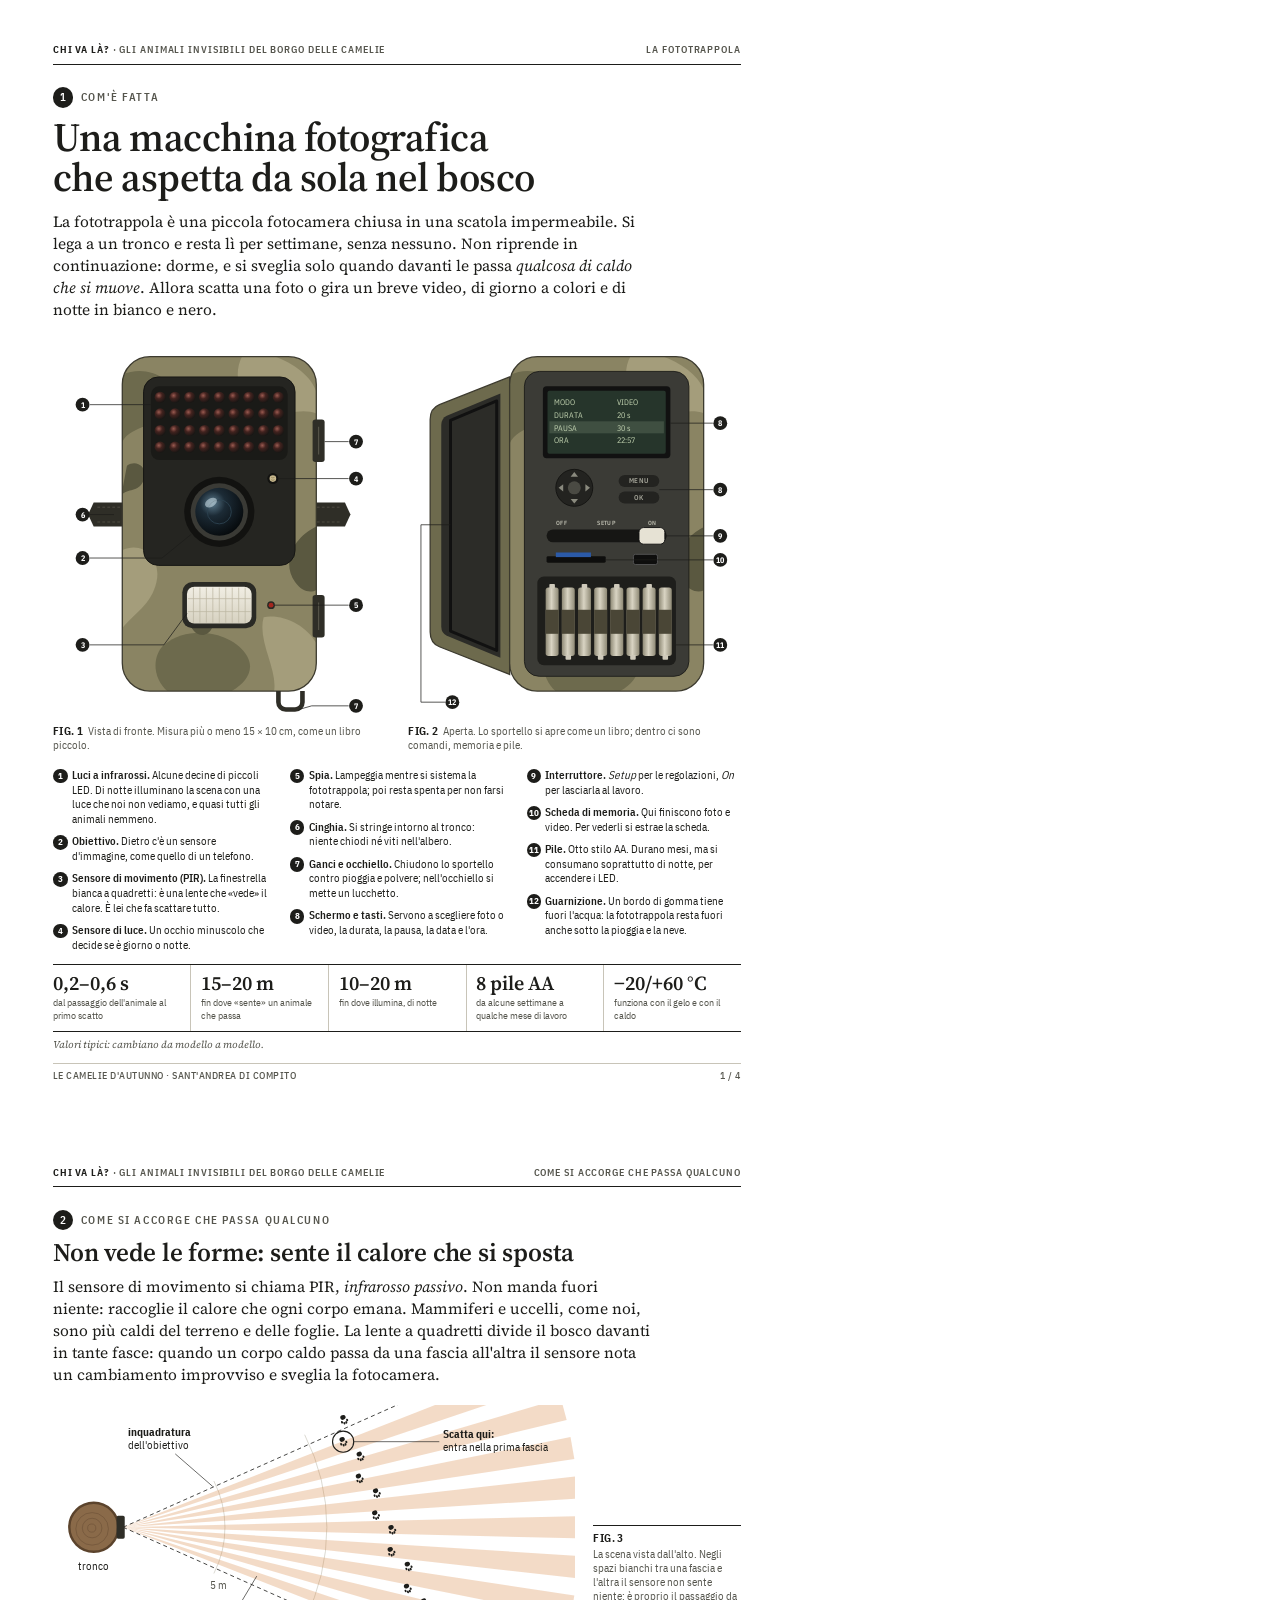
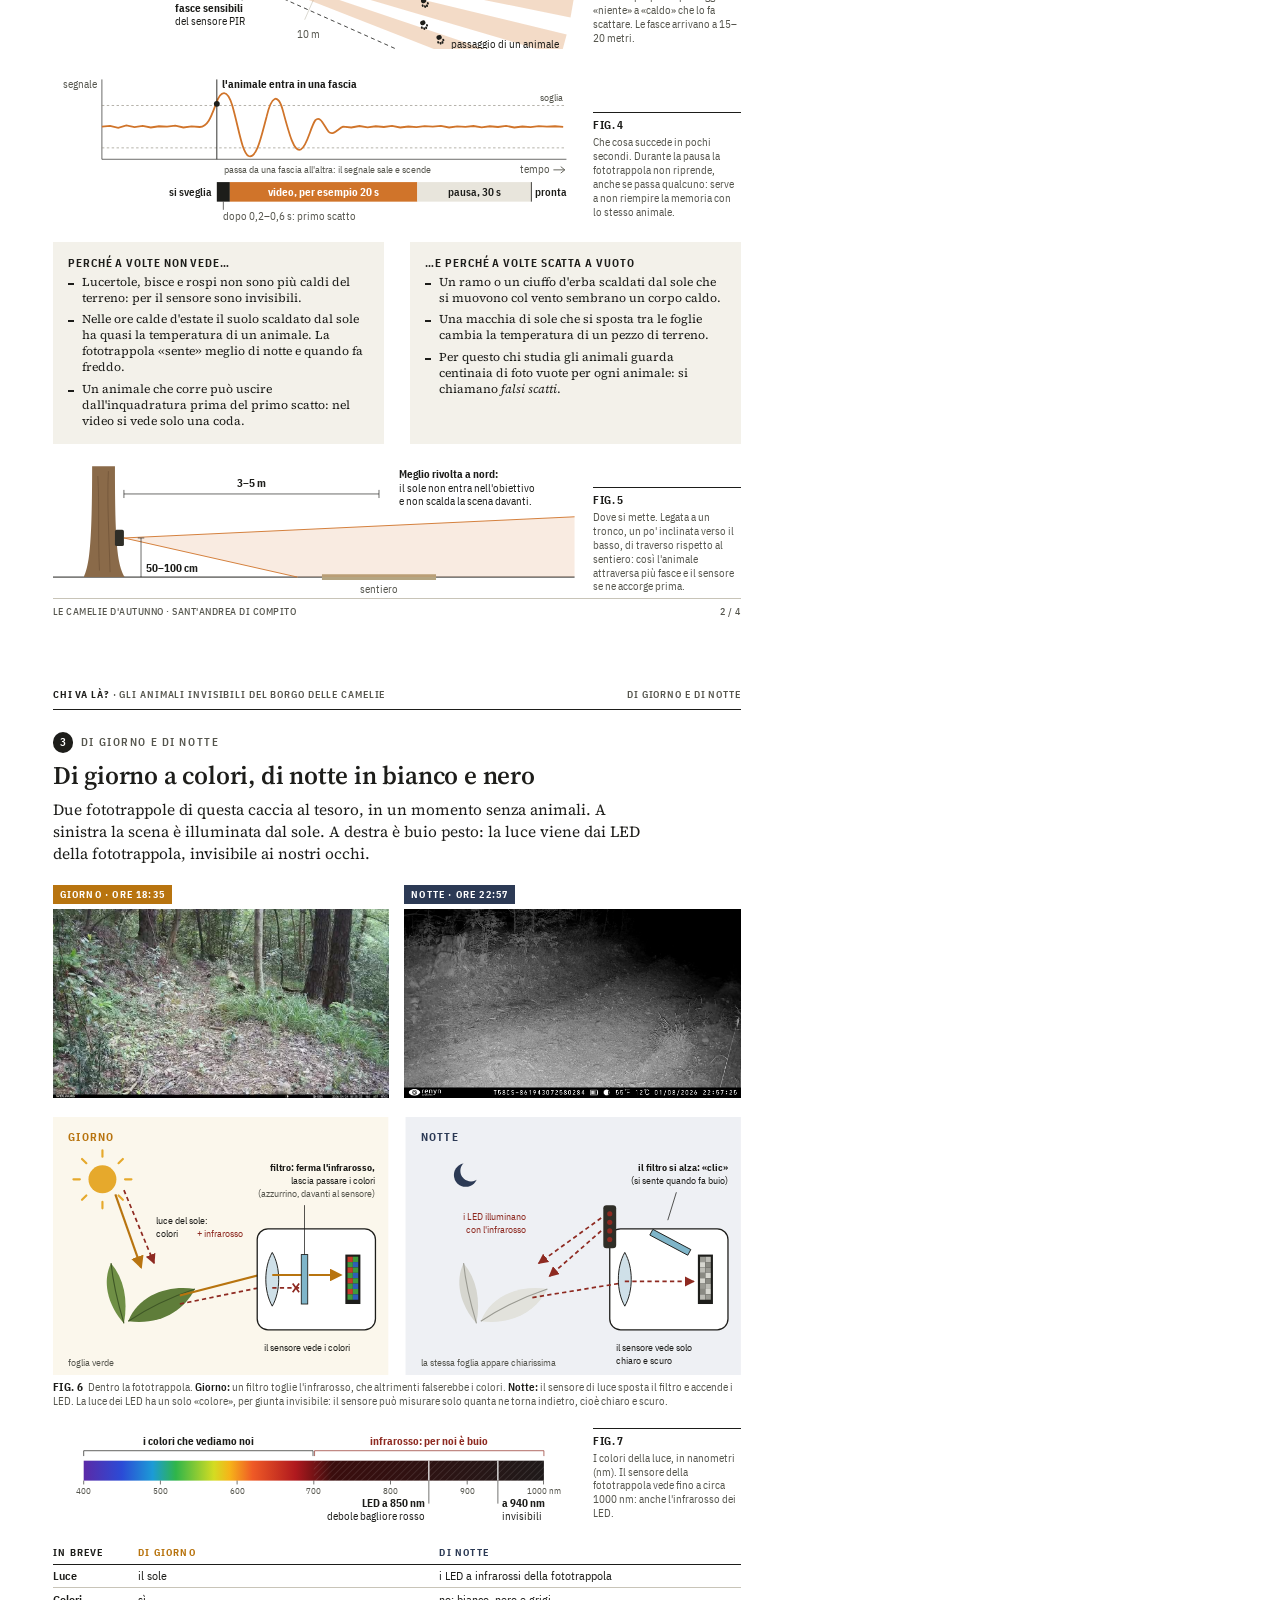
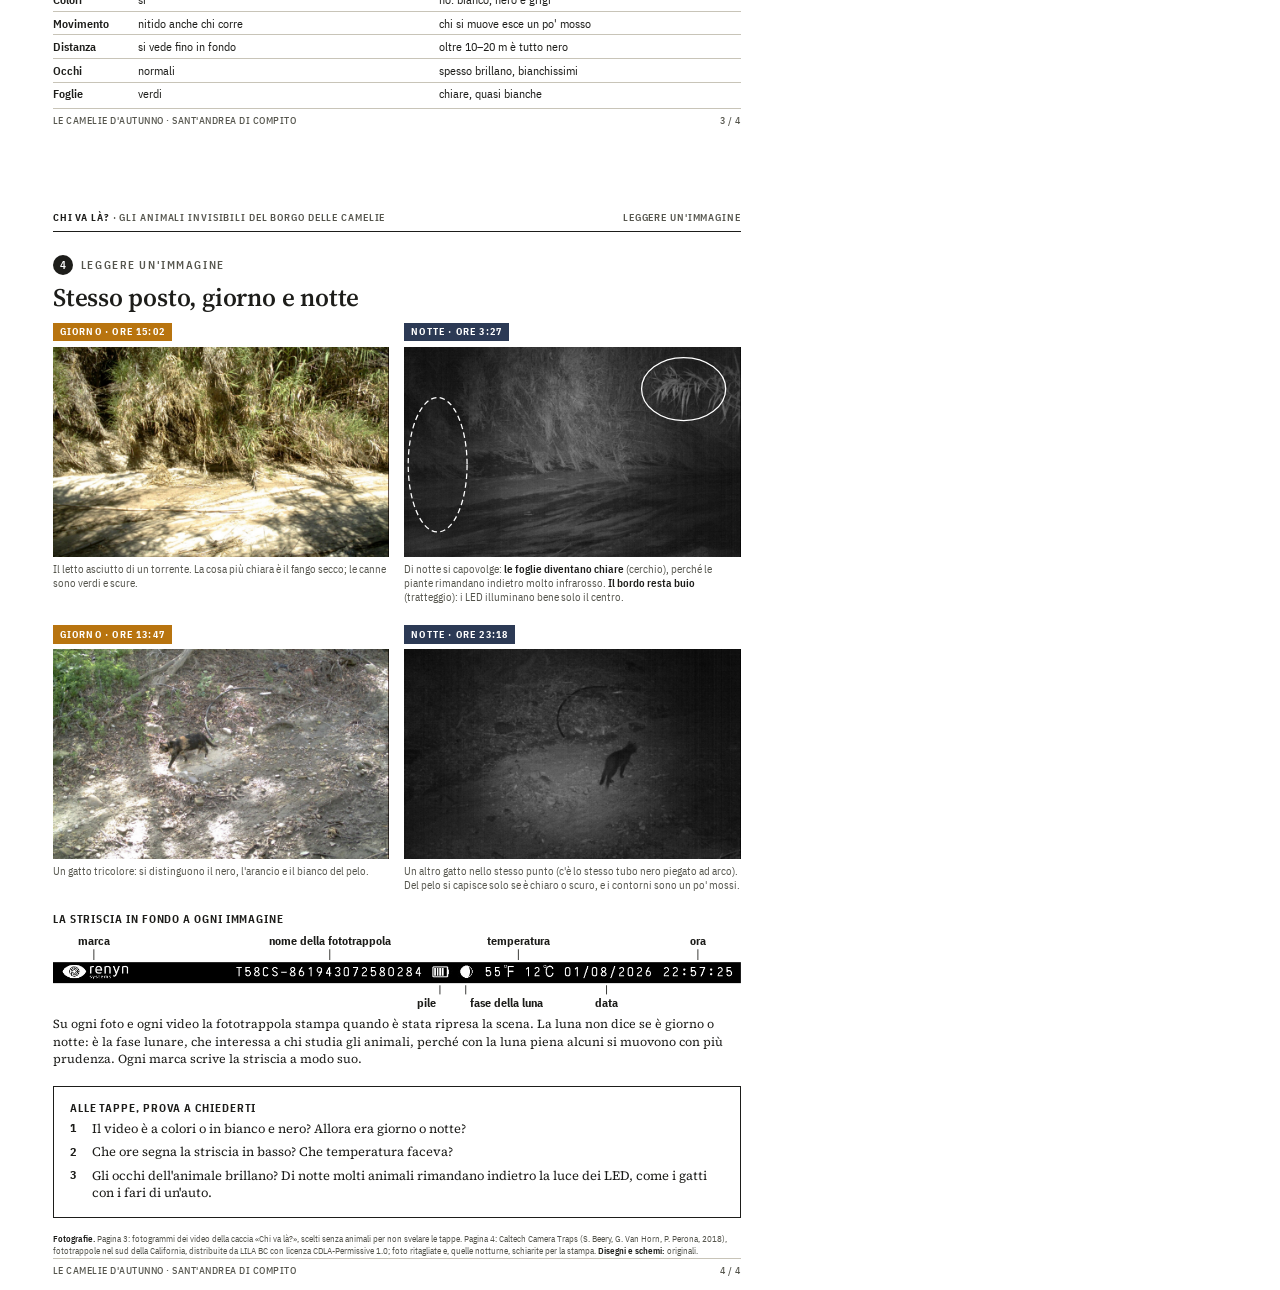
==== commit ced6d82d: "Manifesti A3 per lo stand; etichetta della Fig. 3 spostata dalla linea tratteggiata Co-Authored-By: " ====
--- a/stampa/fototrappola.html
+++ b/stampa/fototrappola.html
@@ -415,9 +415,9 @@
         <text x="478" y="57">entra nella prima fascia</text>
         <text x="203" y="226" text-anchor="middle" fill="#55554d">5 m</text>
         <text x="314" y="286" text-anchor="middle" fill="#55554d">10 m</text>
-        <path d="M258 234 L256 212" stroke="#1d1d1a" stroke-width=".8"/>
-        <text x="222" y="254" font-weight="700">fasce sensibili</text>
-        <text x="222" y="270">del sensore PIR</text>
+        <path d="M232 240 L250 210" stroke="#1d1d1a" stroke-width=".8"/>
+        <text x="150" y="254" font-weight="700">fasce sensibili</text>
+        <text x="150" y="270">del sensore PIR</text>
         <path d="M150 60 L196 100" stroke="#1d1d1a" stroke-width=".8"/>
         <text x="92" y="38" font-weight="700">inquadratura</text>
         <text x="92" y="54">dell'obiettivo</text>
